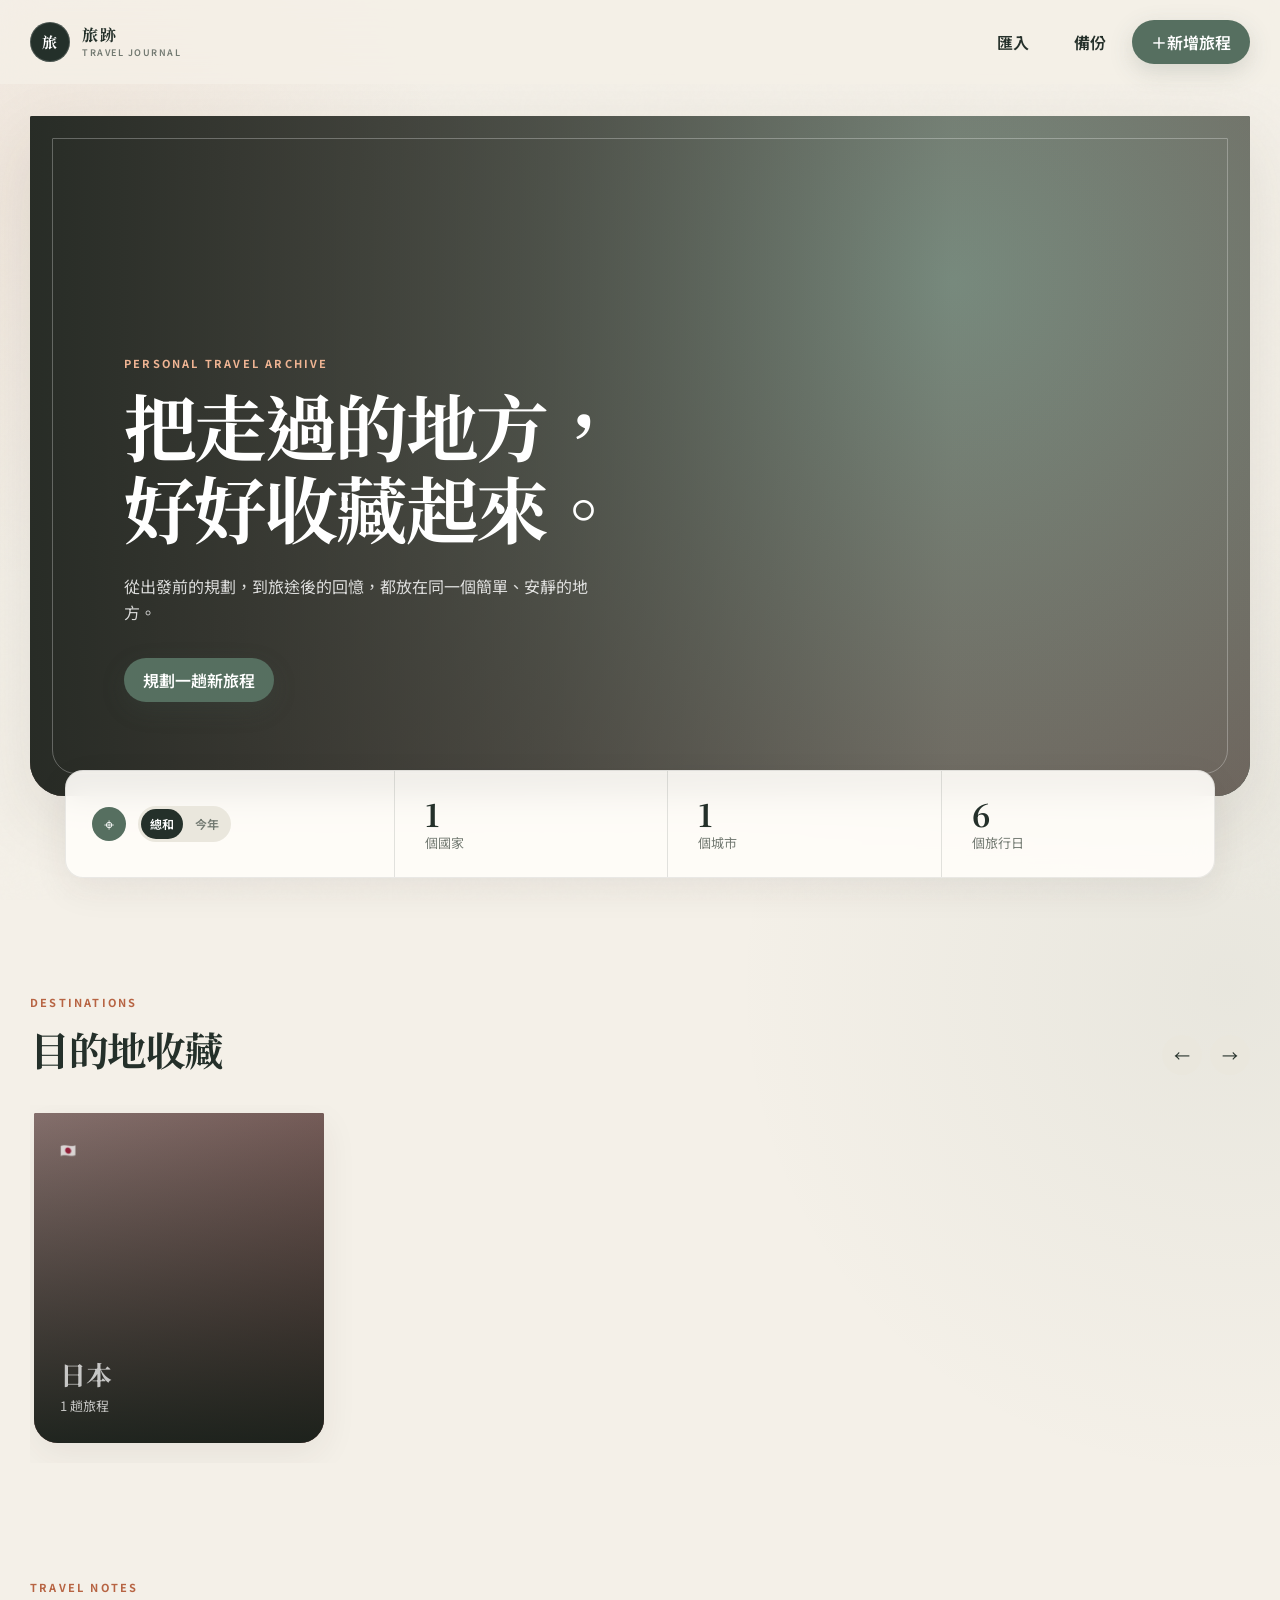
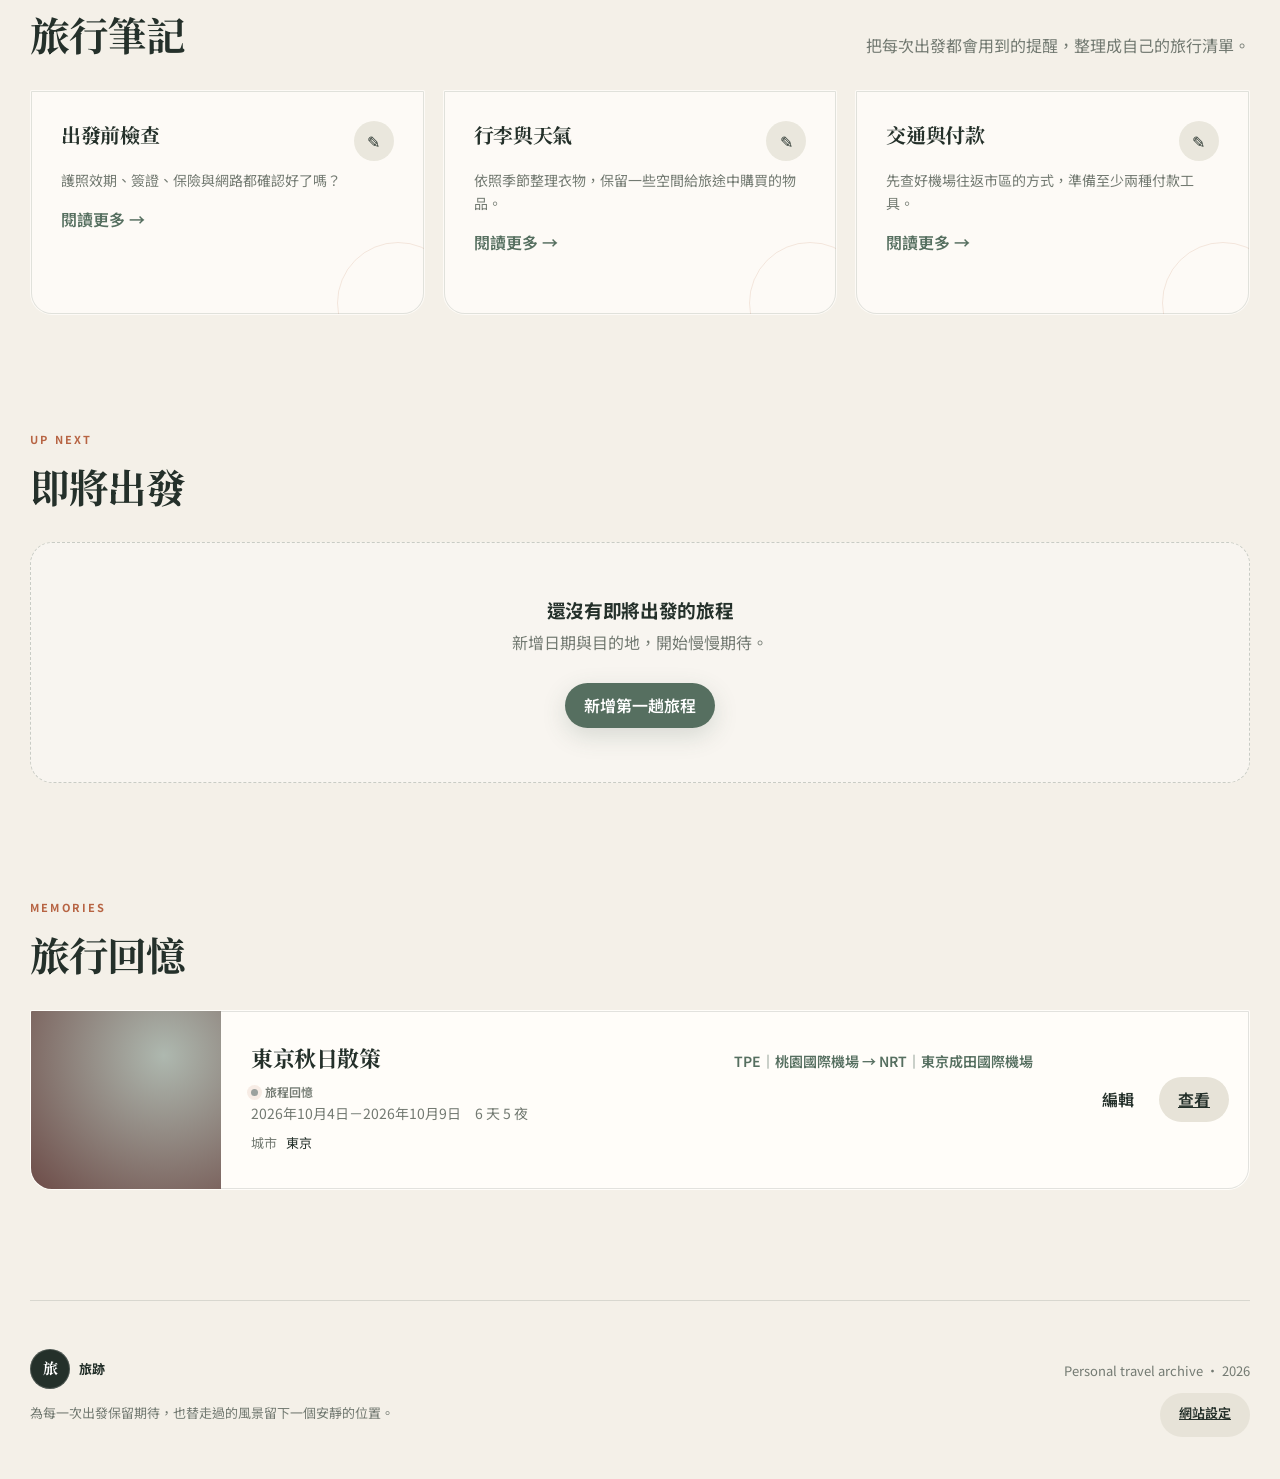
==== style/index.html @ 37f2ee64 "v2" ====
<!doctype html>
<html lang="zh-Hant">
<head>
  <meta charset="UTF-8">
  <meta name="viewport" content="width=device-width, initial-scale=1">
  <meta name="description" content="收藏旅程、規劃下一次出發，讓每一段旅行都有一個安靜的位置。">
  <meta name="theme-color" content="#f4f0e8">
  <title>旅跡 · 我的旅行紀錄</title>
  <link rel="preconnect" href="https://fonts.googleapis.com">
  <link rel="preconnect" href="https://fonts.gstatic.com" crossorigin>
  <link rel="preconnect" href="https://images.unsplash.com">
  <link rel="stylesheet" href="styles.css">
</head>
<body>
  <div class="scroll-progress" aria-hidden="true"><span></span></div>
  <a class="skip-link" href="#app">跳到主要內容</a>
  <header class="site-header">
    <div class="nav-shell">
      <a class="brand" href="#home" aria-label="旅跡首頁">
        <span class="brand-mark" aria-hidden="true">旅</span>
        <span class="brand-copy"><strong>旅跡</strong><small>Travel journal</small></span>
      </a>
      <div class="nav-actions">
        <button class="button button-ghost desktop-only" id="import" type="button">匯入</button>
        <button class="button button-ghost desktop-only" id="backup" type="button">備份</button>
        <button class="button button-primary" id="new-trip" type="button">
          <span aria-hidden="true">＋</span><span class="desktop-only">新增旅程</span><span class="mobile-only">新增</span>
        </button>
      </div>
    </div>
  </header>

  <main id="app" tabindex="-1"></main>

  <footer class="site-footer">
    <div>
      <a class="footer-brand" href="#home"><span class="brand-mark" aria-hidden="true">旅</span><span>旅跡</span></a>
      <p>為每一次出發保留期待，也替走過的風景留下一個安靜的位置。</p>
    </div>
    <div class="footer-actions">
      <span>Personal travel archive · 2026</span>
      <a class="button button-soft" href="#settings">網站設定</a>
    </div>
  </footer>

  <input id="file" type="file" accept="application/json,.json" hidden>
  <dialog id="modal" aria-labelledby="modal-title"><div id="modal-content"></div></dialog>
  <div id="toast" class="toast" role="status" aria-live="polite"></div>

  <script src="../catalog.js"></script>
  <script src="../app.js"></script>
  <script src="enhancements.js"></script>
</body>
</html>
---- style/styles.css ----
@import url("../styles.css");

/* Style edition — warm, editorial and quietly interactive. */
:root {
  --bg: #f4f0e8;
  --surface: #fffdf9;
  --surface-soft: #eae7dd;
  --ink: #24302a;
  --muted: #737a72;
  --line: rgba(52, 65, 57, .14);
  --accent: #566f60;
  --accent-hover: #43594c;
  --warm: #b76443;
  --danger: #a74b42;
  --radius-sm: 12px;
  --radius-md: 22px;
  --radius-lg: 34px;
  --shadow: 0 24px 70px rgba(52, 49, 39, .10);
  --shadow-soft: 0 12px 36px rgba(52, 49, 39, .07);
  --max: 1220px;
}

html { scroll-padding-top: 96px; }
body {
  background:
    radial-gradient(circle at 4% 6%, rgba(183, 100, 67, .07), transparent 25rem),
    radial-gradient(circle at 96% 32%, rgba(86, 111, 96, .075), transparent 31rem),
    var(--bg);
}
body::before {
  content: "";
  position: fixed;
  inset: 0;
  z-index: -1;
  pointer-events: none;
  opacity: .23;
  background-image: url("data:image/svg+xml,%3Csvg viewBox='0 0 180 180' xmlns='http://www.w3.org/2000/svg'%3E%3Cfilter id='n'%3E%3CfeTurbulence type='fractalNoise' baseFrequency='.9' numOctaves='2' stitchTiles='stitch'/%3E%3C/filter%3E%3Crect width='100%25' height='100%25' filter='url(%23n)' opacity='.06'/%3E%3C/svg%3E");
}

h1, h2 { font-family: "Noto Serif TC", serif; font-weight: 700; }
h1 { font-size: clamp(2.55rem, 5.7vw, 5rem); line-height: 1.13; }
h2 { font-size: clamp(1.75rem, 3.1vw, 2.75rem); }
h3 { letter-spacing: -.018em; }

.scroll-progress { position: fixed; inset: 0 0 auto; z-index: 90; height: 3px; pointer-events: none; }
.scroll-progress span { display: block; width: var(--scroll, 0%); height: 100%; background: var(--warm); }

.site-header {
  border: 0;
  background: rgba(244, 240, 232, .72);
  backdrop-filter: blur(18px) saturate(1.2);
  transition: box-shadow .3s ease, background .3s ease;
}
.site-header.is-scrolled { background: rgba(255, 253, 249, .9); box-shadow: 0 1px 0 var(--line), 0 12px 40px rgba(52, 49, 39, .045); }
.nav-shell { min-height: 84px; }
.brand { gap: 12px; }
.brand-mark {
  width: 40px;
  height: 40px;
  background: var(--ink);
  box-shadow: inset 0 0 0 1px rgba(255,255,255,.18);
  transition: transform .35s cubic-bezier(.2,.8,.2,1), background .25s;
}
.brand:hover .brand-mark { transform: rotate(-7deg); background: var(--accent); }
.brand-copy { display: grid; gap: 0; line-height: 1.1; }
.brand-copy strong { font-family: "Noto Serif TC", serif; font-size: 16px; letter-spacing: .12em; }
.brand-copy small { margin-top: 5px; color: var(--muted); font-size: 9px; font-weight: 600; letter-spacing: .17em; text-transform: uppercase; }

main { padding-top: 32px; padding-bottom: 110px; }
.button { min-height: 44px; padding-inline: 19px; transition: transform .25s cubic-bezier(.2,.8,.2,1), box-shadow .25s, background .25s, color .25s; }
.button:hover { transform: translateY(-2px); }
.button-primary { box-shadow: 0 8px 24px rgba(67, 89, 76, .18); }
.button-primary:hover { box-shadow: 0 12px 30px rgba(67, 89, 76, .26); }
.button-soft { background: #e7e3d8; }
.button-ghost:hover { background: rgba(255,255,255,.66); }
.icon-button { transition: transform .25s, background .25s, color .25s; }
.icon-button:hover { transform: translateY(-2px) rotate(-3deg); background: var(--ink); color: white; }

.hero {
  min-height: min(680px, calc(100vh - 145px));
  align-items: flex-end;
  border-radius: 2px 2px var(--radius-lg) var(--radius-lg);
  box-shadow: var(--shadow);
  transform: translateZ(0);
}
.hero::before {
  content: "";
  position: absolute;
  inset: 22px;
  z-index: 1;
  border: 1px solid rgba(255,255,255,.28);
  border-radius: 1px 1px 24px 24px;
  pointer-events: none;
}
.hero::after {
  background:
    linear-gradient(90deg, rgba(27, 37, 31, .86) 0%, rgba(27, 37, 31, .46) 43%, rgba(27, 37, 31, .08) 75%),
    var(--hero-image) center calc(50% + var(--hero-shift, 0px))/cover,
    radial-gradient(circle at 75% 25%, #7f9285, var(--fallback));
  transform: scale(1.025);
  transition: background-position .1s linear;
}
.hero-content { position: relative; z-index: 2; max-width: 760px; padding: clamp(48px, 8vw, 94px); }
.hero h1 { max-width: 700px; margin-bottom: 24px; text-wrap: balance; }
.hero p:not(.eyebrow) { max-width: 490px; margin-bottom: 32px; font-size: 16px; }
.eyebrow { margin-bottom: 12px; color: var(--warm); font-size: 11px; letter-spacing: .2em; }

.stats { position: relative; z-index: 3; grid-template-columns: 1.2fr repeat(3, 1fr); gap: 0; width: calc(100% - 70px); margin: -26px auto 0; overflow: hidden; border: 1px solid rgba(52,65,57,.1); border-radius: 18px; background: rgba(255,253,249,.92); box-shadow: var(--shadow-soft); backdrop-filter: blur(14px); }
.stat, .stats-scope { min-height: 106px; border: 0; border-radius: 0; background: transparent; }
.stat { display: grid; align-content: center; border-left: 1px solid var(--line); padding-inline: 30px; }
.stat b { font-size: 31px; }
.stats-scope { padding-inline: 26px; }
.stats-scope > div { background: var(--surface-soft); }

.section { margin-top: clamp(74px, 9vw, 116px); }
.section-head { margin-bottom: 30px; }
.section-head h2 { margin-bottom: 0; }
.section-copy { line-height: 1.8; }

.country-carousel { gap: 18px; padding: 8px 4px 20px; }
.country-card {
  flex-basis: calc((100% - 54px) / 4);
  min-height: 330px;
  border-radius: 2px 2px 24px 24px;
  padding: 26px;
  box-shadow: var(--shadow-soft);
  transition: transform .4s cubic-bezier(.2,.8,.2,1), box-shadow .4s;
}
.country-card::before { transition: transform .7s cubic-bezier(.2,.8,.2,1), filter .4s; }
.country-card:hover { transform: translateY(-7px); box-shadow: 0 26px 60px rgba(32,39,34,.17); }
.country-card:hover::before { transform: scale(1.075); filter: saturate(.9); }
.country-card strong { font-family: "Noto Serif TC", serif; font-size: 26px; }
.country-card span { font-size: 13px; }
.country-emoji { filter: saturate(.8); }

.note-grid { gap: 18px; }
.note-card {
  position: relative;
  min-height: 225px;
  overflow: hidden;
  border-color: transparent;
  border-radius: 2px 2px var(--radius-md) var(--radius-md);
  padding: 30px;
  background: rgba(255,253,249,.8);
  box-shadow: inset 0 0 0 1px var(--line);
  transition: transform .35s cubic-bezier(.2,.8,.2,1), box-shadow .35s, background .35s;
}
.note-card::after { content: ""; position: absolute; right: -35px; bottom: -50px; width: 120px; height: 120px; border: 1px solid rgba(183,100,67,.14); border-radius: 50%; transition: transform .45s; }
.note-card:hover { transform: translateY(-5px); background: var(--surface); box-shadow: var(--shadow-soft); }
.note-card:hover::after { transform: scale(1.2); }
.note-card h3 { font-family: "Noto Serif TC", serif; font-size: 20px; }
.text-button { position: relative; z-index: 1; }

.trip-list { gap: 18px; }
.trip-card {
  min-height: 180px;
  border-color: transparent;
  border-radius: 2px 2px var(--radius-md) var(--radius-md);
  box-shadow: inset 0 0 0 1px var(--line);
  transition: transform .35s cubic-bezier(.2,.8,.2,1), box-shadow .35s;
}
.trip-card:hover { transform: translateY(-4px); box-shadow: var(--shadow-soft); }
.trip-thumb { transition: filter .4s; }
.trip-card:hover .trip-thumb { filter: saturate(.88) contrast(1.03); }
.trip-countdown { background: #e6e2d7; }
.trip-body { padding: 27px 30px; }
.trip-body h3 { font-family: "Noto Serif TC", serif; font-size: 22px; }
.status::before { box-shadow: 0 0 0 4px rgba(183,100,67,.11); }

.page-intro { padding-top: 52px; }
.cover-strip { height: 380px; border-radius: 2px 2px var(--radius-lg) var(--radius-lg); box-shadow: var(--shadow-soft); }
.trip-hero { border: 0; border-radius: 2px 2px var(--radius-lg) var(--radius-lg); box-shadow: var(--shadow-soft); }
.trip-hero-image { min-height: 450px; }
.route-large { color: var(--warm); }
.table-card, .day-card, .checklist-view article, .settings-card { border-color: transparent; box-shadow: inset 0 0 0 1px var(--line); }
.data-row { padding-block: 21px; }
.data-row:not(.header):hover { background: rgba(234,231,221,.5); }
.day-date { background: #e8e4d9; }
.timeline-item time { color: var(--warm); }
.check-progress { height: 10px; }
.check-progress span { background: linear-gradient(90deg, var(--accent), #829688); transition: width .7s cubic-bezier(.2,.8,.2,1); }
.checklist-view article { transition: transform .3s, background .3s; }
.checklist-view article:hover { transform: translateY(-3px); background: var(--surface); }

input, textarea, select { border-color: rgba(52,65,57,.18); background: #fffefa; transition: border-color .2s, box-shadow .2s, background .2s; }
input:hover, textarea:hover, select:hover { border-color: rgba(52,65,57,.32); }
input:focus, textarea:focus, select:focus { border-color: var(--accent); background: white; box-shadow: 0 0 0 4px rgba(86,111,96,.1); outline: 0; }
.filter, .city-chip span { transition: transform .22s, background .22s, border-color .22s, color .22s; }
.filter:hover, .city-chip span:hover { transform: translateY(-2px); border-color: var(--accent); }

dialog { border-radius: 2px 2px 28px 28px; box-shadow: 0 34px 100px rgba(32,39,34,.25); }
dialog[open] { animation: modal-in .32s cubic-bezier(.2,.8,.2,1); }
dialog::backdrop { background: rgba(31,37,33,.42); backdrop-filter: blur(8px); }
.modal-head { padding-block: 25px; }
.editor-tabs { background: rgba(255,253,249,.94); backdrop-filter: blur(12px); }
.day-editor { background: #f7f4ed; }

.site-footer { margin-bottom: 0; padding: 48px 0 42px; }
.site-footer p { line-height: 1.8; }
.toast { border-radius: 999px; padding: 13px 21px; background: var(--ink); }

.reveal-ready { opacity: 0; transform: translateY(24px); transition: opacity .7s ease, transform .7s cubic-bezier(.2,.8,.2,1); }
.reveal-ready.is-visible { opacity: 1; transform: none; }

@keyframes modal-in { from { opacity: 0; transform: translateY(18px) scale(.985); } }

@media (max-width: 900px) {
  .country-card { flex-basis: calc((100% - 36px) / 2.35); }
  .stats { width: calc(100% - 36px); }
  .trip-hero-image { min-height: 300px; }
}

@media (max-width: 680px) {
  .nav-shell { min-height: 70px; }
  .brand-copy { display: none; }
  main { padding-top: 14px; padding-bottom: 78px; }
  .hero { min-height: 570px; border-radius: 2px 2px 26px 26px; }
  .hero::before { inset: 14px; border-radius: 1px 1px 19px 19px; }
  .hero::after { background: linear-gradient(0deg, rgba(27,37,31,.92), rgba(27,37,31,.07) 72%), var(--hero-image) center calc(50% + var(--hero-shift, 0px))/cover, radial-gradient(circle at 75% 25%, #7f9285, var(--fallback)); }
  .hero-content { padding: 40px 30px; }
  .hero h1 { font-size: clamp(2.45rem, 13vw, 3.7rem); }
  .stats { width: calc(100% - 24px); margin-top: -18px; grid-template-columns: repeat(3, 1fr); }
  .stats-scope { grid-column: 1 / -1; min-height: 76px; }
  .stat { min-height: 91px; padding-inline: 8px; text-align: center; }
  .stat b { font-size: 25px; }
  .section { margin-top: 76px; }
  .country-card { flex: 0 0 82%; min-height: 360px; }
  .trip-card, .trip-card.upcoming-card { border-radius: 2px 2px 20px 20px; }
  .trip-thumb { min-height: 230px; }
  .trip-body { padding: 21px; }
  .cover-strip { height: 250px; }
  .note-card { min-height: 230px; padding: 24px; }
  .site-footer { padding-bottom: 28px; }
}

@media (prefers-reduced-motion: reduce) {
  .reveal-ready { opacity: 1; transform: none; }
  dialog[open] { animation: none; }
}
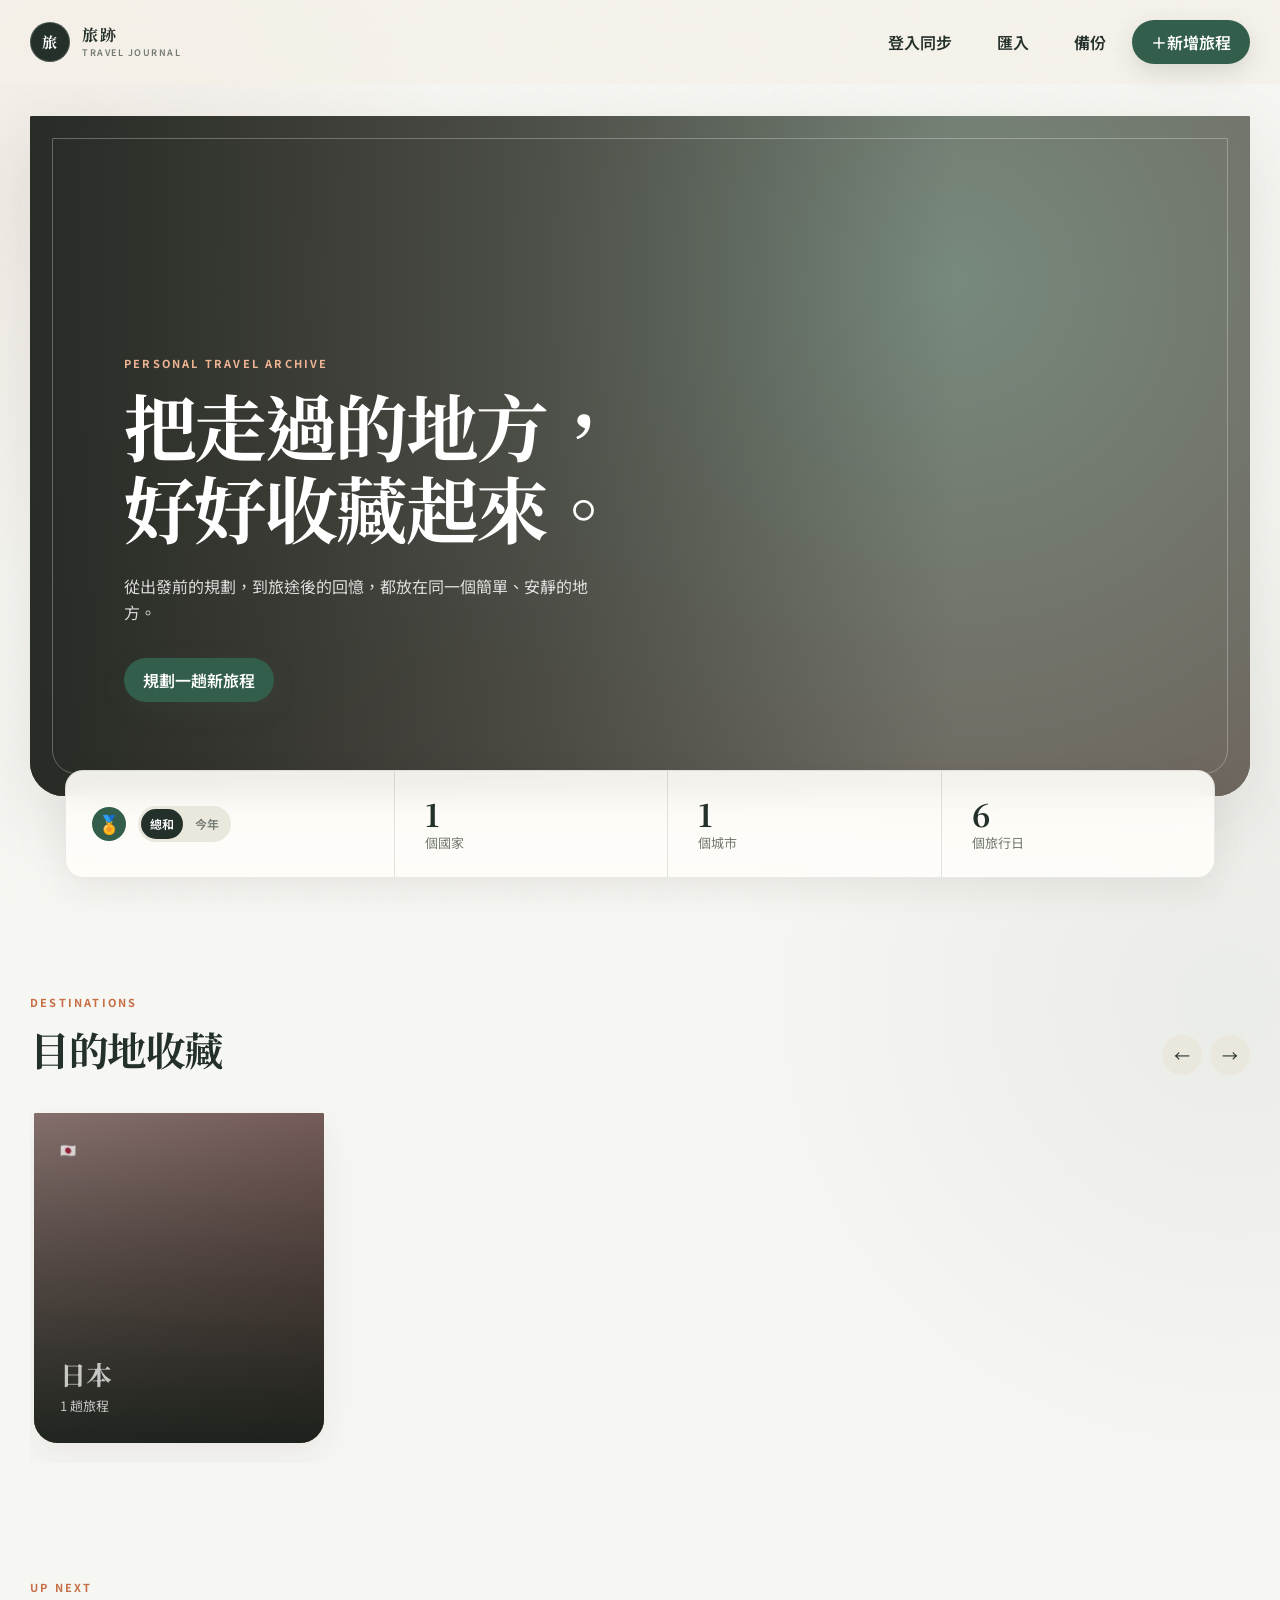
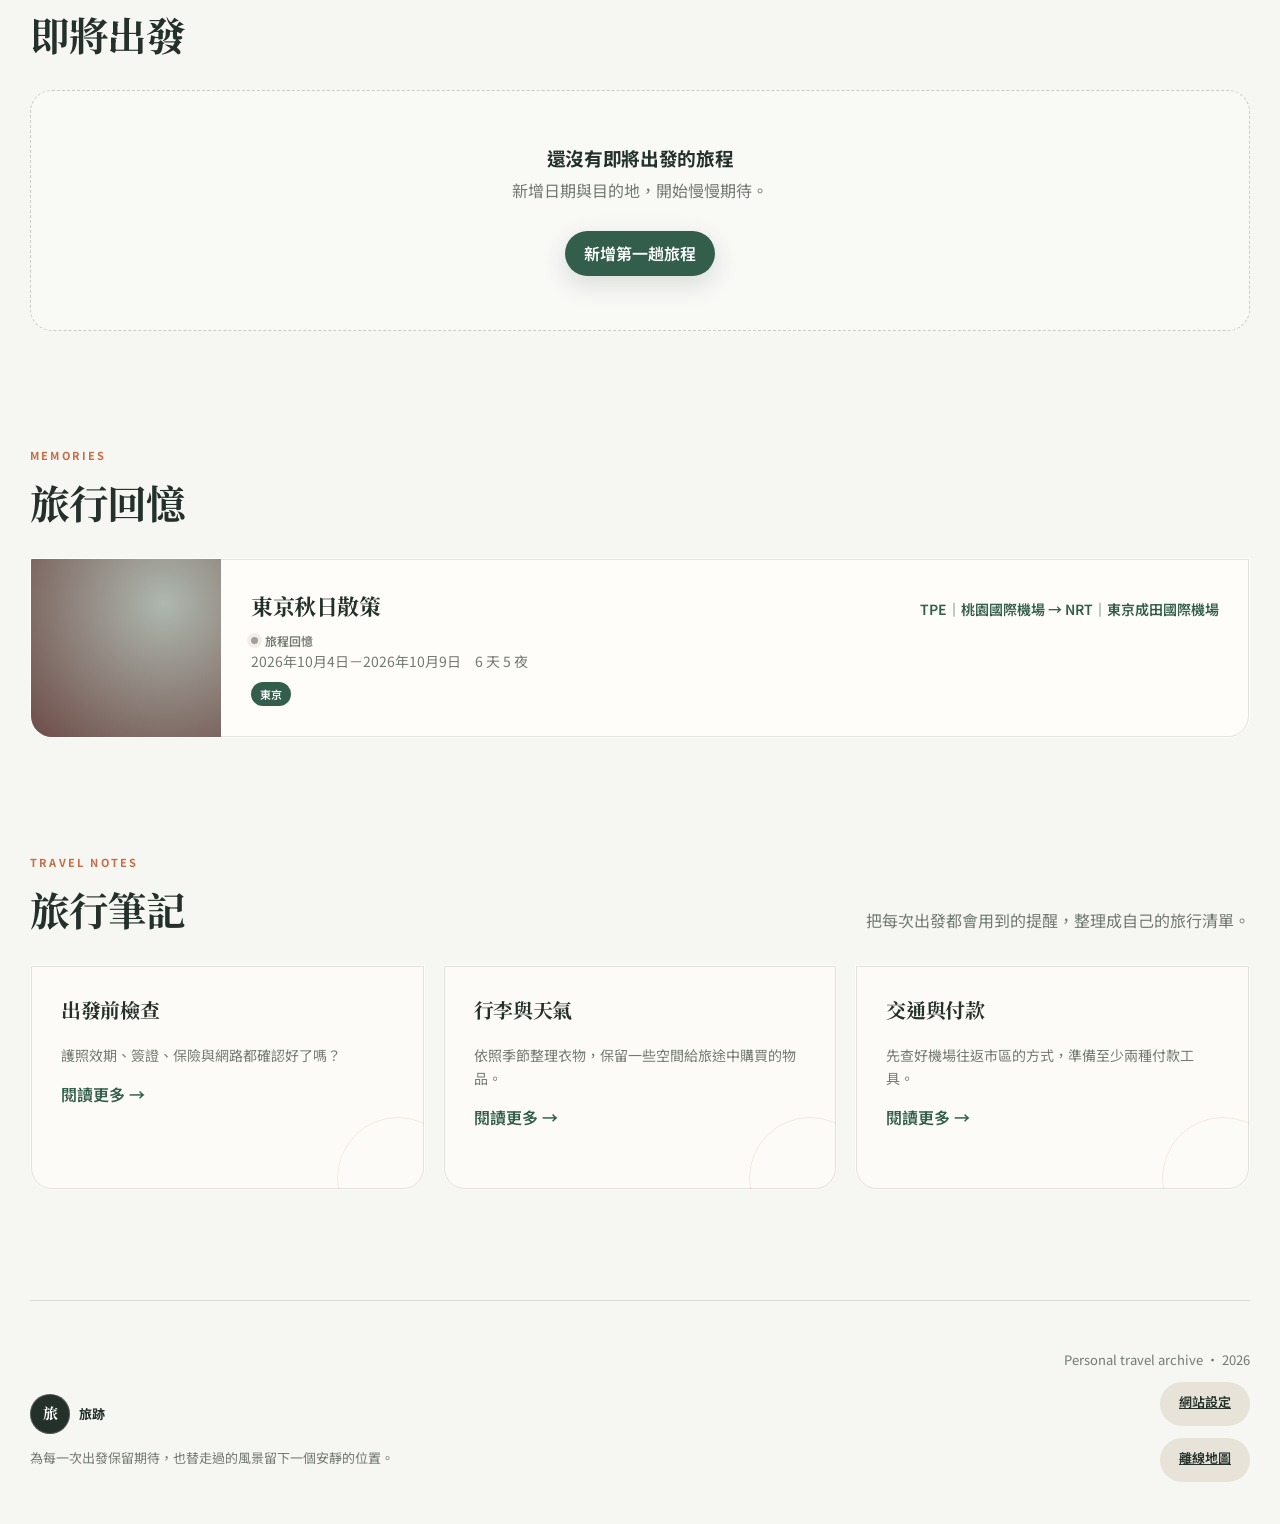
==== commit 4bbbf2e5: "Add clipboard note photos and offline trip maps" ====
--- a/style/index.html
+++ b/style/index.html
@@ -21,6 +21,7 @@
         <span class="brand-copy"><strong>旅跡</strong><small>Travel journal</small></span>
       </a>
       <div class="nav-actions">
+        <button class="button button-ghost" id="account-sync" type="button">登入同步</button>
         <button class="button button-ghost desktop-only" id="import" type="button">匯入</button>
         <button class="button button-ghost desktop-only" id="backup" type="button">備份</button>
         <button class="button button-primary" id="new-trip" type="button">
@@ -40,14 +41,31 @@
     <div class="footer-actions">
       <span>Personal travel archive · 2026</span>
       <a class="button button-soft" href="#settings">網站設定</a>
+      <a class="button button-soft" href="#offline-maps">離線地圖</a>
     </div>
   </footer>
 
   <input id="file" type="file" accept="application/json,.json" hidden>
   <dialog id="modal" aria-labelledby="modal-title"><div id="modal-content"></div></dialog>
+  <dialog id="account-dialog" aria-labelledby="account-title">
+    <div class="modal-shell">
+      <div class="modal-head"><h2 id="account-title">帳號與同步</h2><button class="icon-button" data-account-close type="button" aria-label="關閉">×</button></div>
+      <div class="modal-body"></div>
+    </div>
+  </dialog>
+  <dialog id="confirm-dialog" class="confirm-dialog" aria-labelledby="confirm-title" aria-describedby="confirm-message">
+    <div class="confirm-shell">
+      <div class="modal-head"><h2 id="confirm-title">確認刪除</h2><button class="icon-button" id="confirm-close" type="button" aria-label="關閉">×</button></div>
+      <div class="modal-body"><p id="confirm-message"></p><p class="confirm-warning">刪除後將無法復原。</p></div>
+      <div class="modal-foot"><div class="modal-foot-right"><button class="button button-ghost" id="confirm-cancel" type="button">取消</button><button class="button button-danger" id="confirm-delete" type="button">確定刪除</button></div></div>
+    </div>
+  </dialog>
   <div id="toast" class="toast" role="status" aria-live="polite"></div>
 
   <script src="../catalog.js"></script>
+  <script src="../account.js"></script>
+  <script src="../travel-map/notes.js"></script>
+  <script src="../travel-map/map.js"></script>
   <script src="../app.js"></script>
   <script src="enhancements.js"></script>
 </body>
